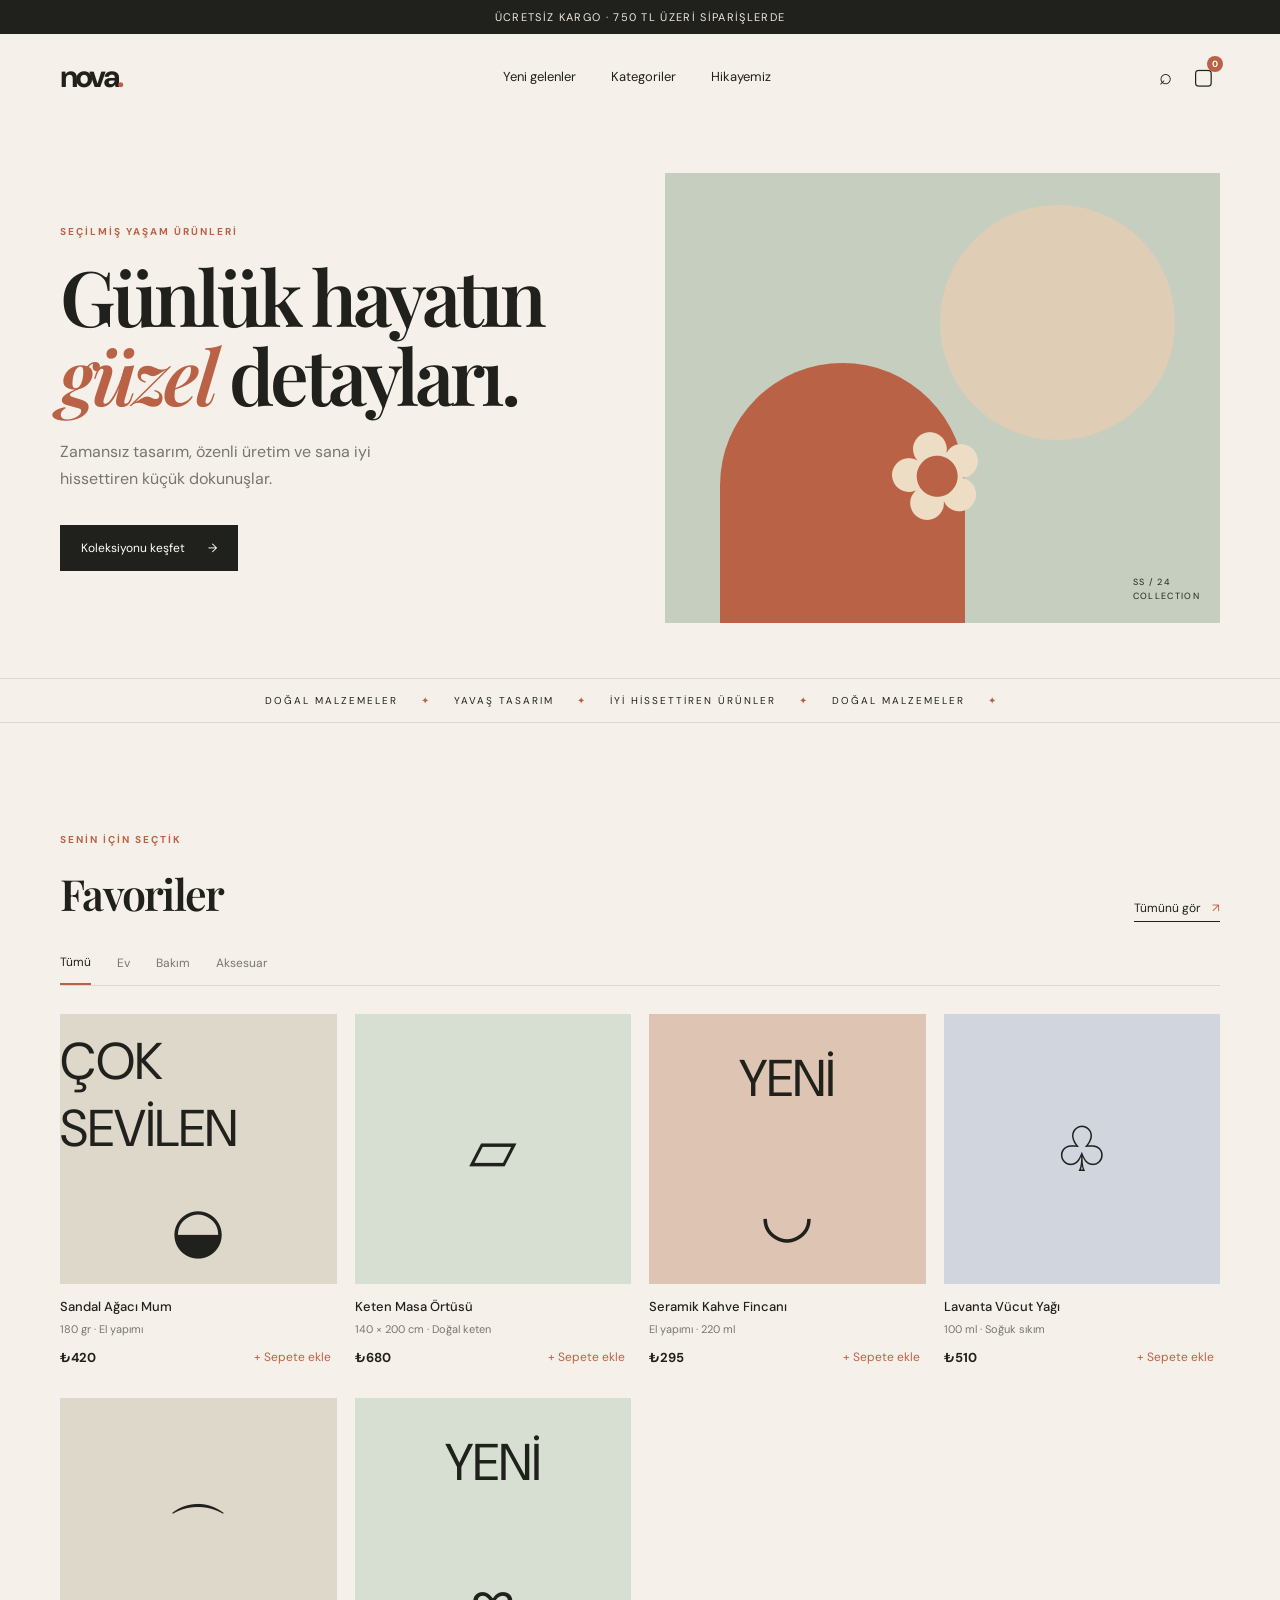
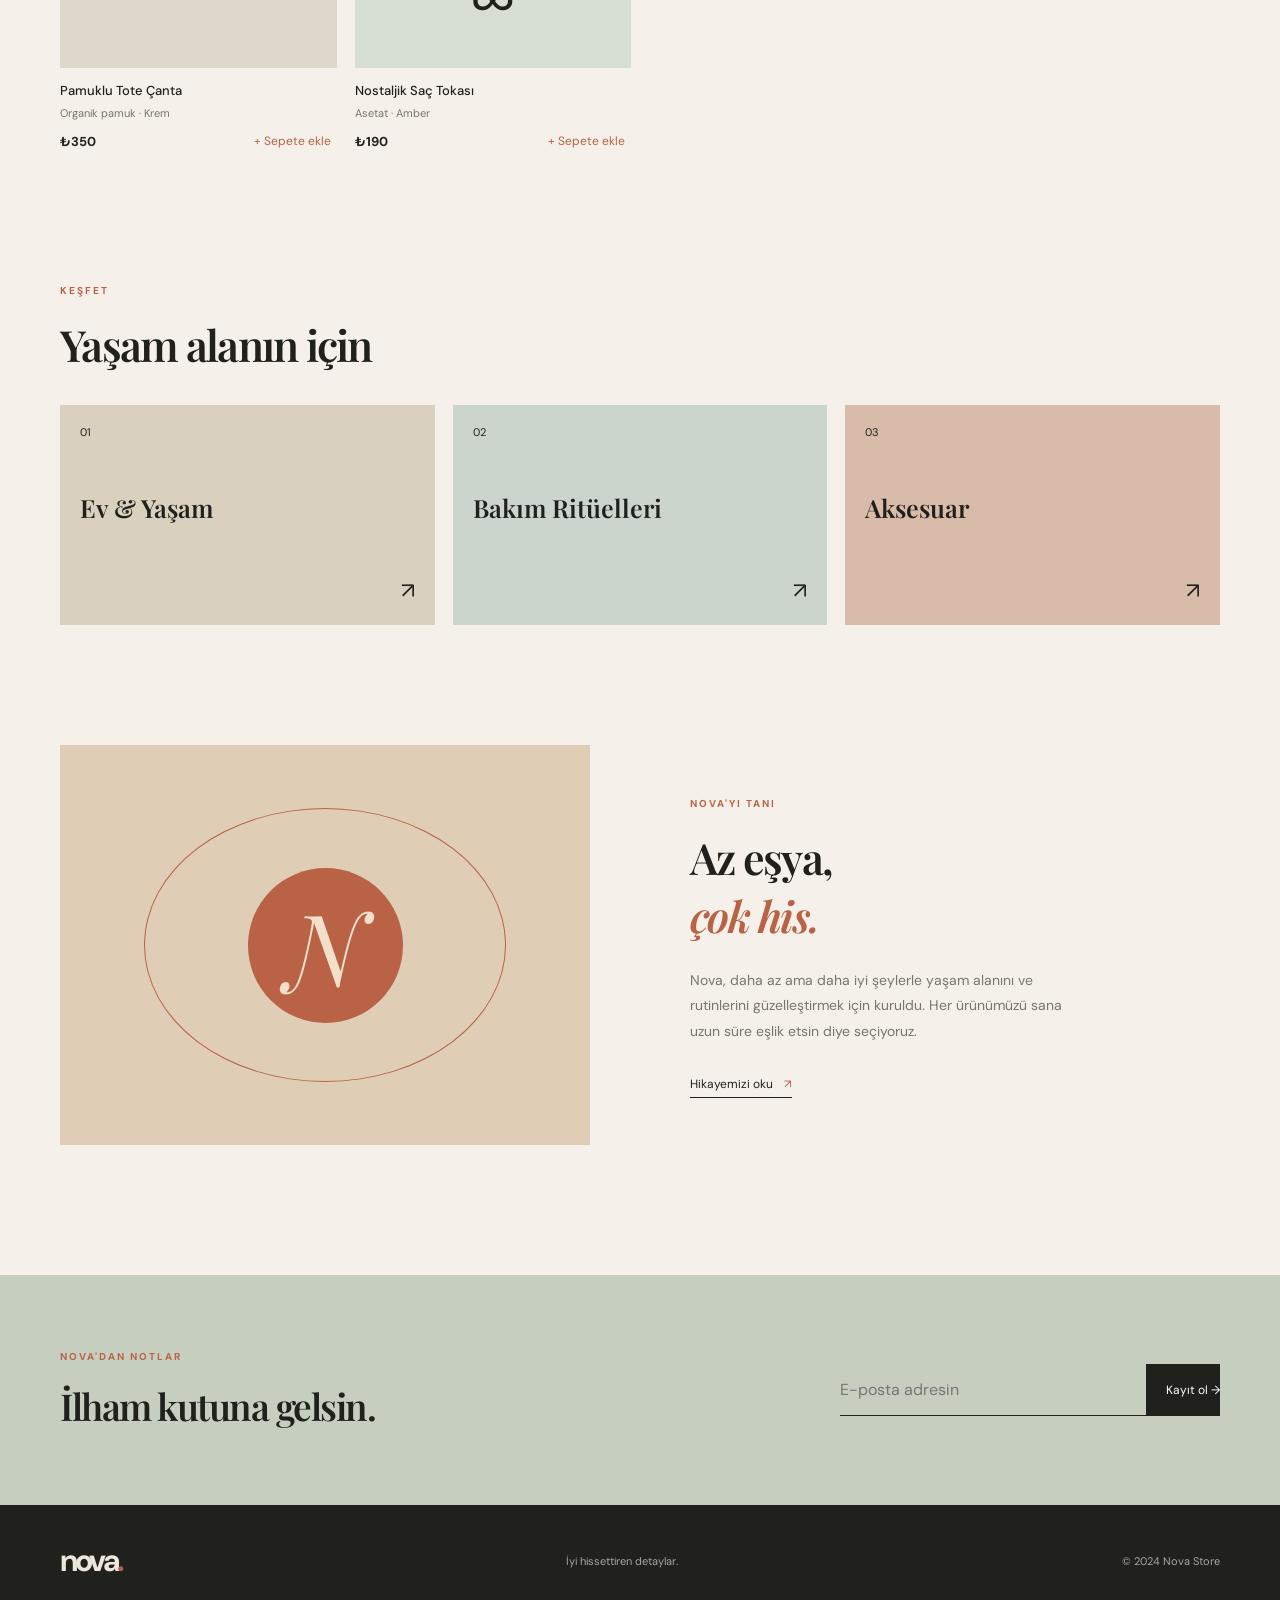
==== index.html @ c792d543 "Build responsive Nova Store e-commerce storefront with catalog and cart functionality." ====
<!doctype html>
<html lang="tr">
<head>
  <meta charset="UTF-8" />
  <meta name="viewport" content="width=device-width, initial-scale=1.0" />
  <meta name="description" content="Nova Store — modern ve seçkin yaşam ürünleri." />
  <title>Nova Store | Modern Yaşam</title>
  <link rel="preconnect" href="https://fonts.googleapis.com" />
  <link rel="preconnect" href="https://fonts.gstatic.com" crossorigin />
  <link href="https://fonts.googleapis.com/css2?family=DM+Sans:wght@400;500;600;700&family=Playfair+Display:wght@600;700&display=swap" rel="stylesheet" />
  <link rel="stylesheet" href="styles.css" />
</head>
<body>
  <header class="site-header">
    <div class="announcement">Ücretsiz kargo · 750 TL üzeri siparişlerde</div>
    <nav class="nav container" aria-label="Ana navigasyon">
      <a class="logo" href="#top" aria-label="Nova Store ana sayfa">nova<span>.</span></a>
      <div class="nav-links">
        <a href="#urunler">Yeni gelenler</a>
        <a href="#kategoriler">Kategoriler</a>
        <a href="#hikaye">Hikayemiz</a>
      </div>
      <div class="nav-actions">
        <button class="icon-button" id="searchToggle" aria-label="Arama"><span>⌕</span></button>
        <button class="icon-button cart-button" id="cartToggle" aria-label="Sepeti aç">▢<b id="cartCount">0</b></button>
        <button class="menu-button" id="menuToggle" aria-label="Menüyü aç">☰</button>
      </div>
    </nav>
    <div class="search-bar container" id="searchBar">
      <input id="searchInput" type="search" placeholder="Ürün ara..." aria-label="Ürün ara" />
    </div>
  </header>

  <main id="top">
    <section class="hero container">
      <div class="hero-copy">
        <p class="eyebrow">SEÇİLMİŞ YAŞAM ÜRÜNLERİ</p>
        <h1>Günlük hayatın<br /><em>güzel</em> detayları.</h1>
        <p class="hero-text">Zamansız tasarım, özenli üretim ve sana iyi hissettiren küçük dokunuşlar.</p>
        <a href="#urunler" class="button button-dark">Koleksiyonu keşfet <span>→</span></a>
      </div>
      <div class="hero-art">
        <div class="sun"></div><div class="arch"></div><div class="hero-product">✿</div>
        <span class="art-label">SS / 24<br />COLLECTION</span>
      </div>
    </section>

    <section class="ticker"><div>DOĞAL MALZEMELER <span>✦</span> YAVAŞ TASARIM <span>✦</span> İYİ HİSSETTİREN ÜRÜNLER <span>✦</span> DOĞAL MALZEMELER <span>✦</span></div></section>

    <section class="section container" id="urunler">
      <div class="section-heading"><div><p class="eyebrow">SENİN İÇİN SEÇTİK</p><h2>Favoriler</h2></div><a href="#urunler" class="text-link">Tümünü gör <span>↗</span></a></div>
      <div class="filters" role="group" aria-label="Ürün kategorileri">
        <button class="filter active" data-category="Tümü">Tümü</button><button class="filter" data-category="Ev">Ev</button><button class="filter" data-category="Bakım">Bakım</button><button class="filter" data-category="Aksesuar">Aksesuar</button>
      </div>
      <div class="product-grid" id="productGrid"></div>
    </section>

    <section class="category-section container" id="kategoriler">
      <div class="section-heading"><div><p class="eyebrow">KEŞFET</p><h2>Yaşam alanın için</h2></div></div>
      <div class="category-grid"><a class="category-card cat-home" href="#urunler"><span>01</span><strong>Ev & Yaşam</strong><i>↗</i></a><a class="category-card cat-care" href="#urunler"><span>02</span><strong>Bakım Ritüelleri</strong><i>↗</i></a><a class="category-card cat-accessory" href="#urunler"><span>03</span><strong>Aksesuar</strong><i>↗</i></a></div>
    </section>

    <section class="story container" id="hikaye"><div class="story-art"><div class="story-circle">N</div></div><div class="story-copy"><p class="eyebrow">NOVA'YI TANI</p><h2>Az eşya,<br /><em>çok his.</em></h2><p>Nova, daha az ama daha iyi şeylerle yaşam alanını ve rutinlerini güzelleştirmek için kuruldu. Her ürünümüzü sana uzun süre eşlik etsin diye seçiyoruz.</p><a class="text-link" href="#hikaye">Hikayemizi oku <span>↗</span></a></div></section>

    <section class="newsletter"><div class="container newsletter-inner"><div><p class="eyebrow">NOVA'DAN NOTLAR</p><h2>İlham kutuna gelsin.</h2></div><form id="newsletterForm"><label class="sr-only" for="email">E-posta adresin</label><input id="email" type="email" placeholder="E-posta adresin" required /><button class="button button-dark" type="submit">Kayıt ol →</button></form></div></section>
  </main>

  <aside class="cart-drawer" id="cartDrawer" aria-label="Alışveriş sepeti" aria-hidden="true"><div class="drawer-head"><h2>Sepetin</h2><button id="cartClose" aria-label="Sepeti kapat">×</button></div><div id="cartItems" class="cart-items"></div><div class="cart-footer"><div><span>Toplam</span><strong id="cartTotal">₺0</strong></div><button class="button button-dark checkout" id="checkout">Ödemeye geç →</button></div></aside><div class="overlay" id="overlay"></div>
  <footer class="footer"><div class="container footer-inner"><a class="logo" href="#top">nova<span>.</span></a><p>İyi hissettiren detaylar.</p><small>© 2024 Nova Store</small></div></footer>
  <script src="script.js"></script>
</body>
</html>
---- styles.css ----
:root{--cream:#f5f1ea;--ink:#20211d;--muted:#77766f;--line:#dcd8d0;--rust:#ba6245;--sage:#c6cec0;--sand:#dfcdb6;--serif:'Playfair Display',serif;--sans:'DM Sans',sans-serif}*{box-sizing:border-box}html{scroll-behavior:smooth}body{margin:0;background:var(--cream);color:var(--ink);font-family:var(--sans)}a{color:inherit;text-decoration:none}button,input{font:inherit}.container{width:min(1160px,calc(100% - 48px));margin:auto}.announcement{background:var(--ink);color:#eee9df;text-align:center;padding:10px;font-size:11px;letter-spacing:.12em;text-transform:uppercase}.nav{height:84px;display:flex;align-items:center;justify-content:space-between}.logo{font-size:31px;font-weight:700;letter-spacing:-.09em}.logo span{color:var(--rust)}.nav-links{display:flex;gap:35px;font-size:13px}.nav-links a:hover,.text-link:hover{color:var(--rust)}.nav-actions{display:flex;gap:9px}.icon-button,.menu-button{background:none;border:0;cursor:pointer;font-size:22px;padding:6px;color:var(--ink)}.cart-button{position:relative}.cart-button b{position:absolute;background:var(--rust);color:white;border-radius:99px;font-size:9px;min-width:16px;height:16px;top:0;right:-3px;display:grid;place-items:center}.menu-button{display:none}.search-bar{display:none;padding-bottom:16px}.search-bar.open{display:block}.search-bar input{width:100%;padding:13px 2px;background:transparent;border:0;border-bottom:1px solid var(--ink);outline:0}.hero{min-height:560px;display:grid;grid-template-columns:1fr 1fr;align-items:center;gap:50px}.eyebrow{font-size:10px;letter-spacing:.2em;font-weight:700;color:var(--rust);margin:0 0 18px}.hero h1{font:600 clamp(45px,6vw,78px)/1.02 var(--serif);letter-spacing:-.05em;margin:0 0 25px}.hero h1 em,h2 em{color:var(--rust);font-style:italic}.hero-text{color:var(--muted);line-height:1.7;max-width:360px;margin-bottom:32px}.button{display:inline-flex;border:0;padding:15px 21px;cursor:pointer;align-items:center;justify-content:center;gap:23px;font-size:12px}.button-dark{background:var(--ink);color:#fff}.button-dark:hover{background:var(--rust)}.hero-art{height:450px;background:var(--sage);position:relative;overflow:hidden}.sun{position:absolute;width:235px;height:235px;border-radius:50%;background:var(--sand);top:32px;right:45px}.arch{position:absolute;width:245px;height:330px;bottom:-70px;left:55px;border-radius:130px 130px 0 0;background:var(--rust)}.hero-product{position:absolute;z-index:1;font-size:120px;bottom:70px;left:40%;color:#edddc4;transform:rotate(-15deg)}.art-label{position:absolute;right:20px;bottom:20px;font-size:9px;letter-spacing:.15em;line-height:1.5}.ticker{border-top:1px solid var(--line);border-bottom:1px solid var(--line);overflow:hidden;white-space:nowrap;padding:15px 0;font-size:10px;letter-spacing:.2em}.ticker div{text-align:center}.ticker span{color:var(--rust);margin:0 18px}.section{padding:110px 0 120px}.section-heading{display:flex;align-items:end;justify-content:space-between;margin-bottom:32px}.section-heading h2,.story h2,.newsletter h2{font:600 43px var(--serif);letter-spacing:-.04em;margin:0}.text-link{font-size:12px;border-bottom:1px solid var(--ink);padding-bottom:5px}.text-link span{color:var(--rust);margin-left:8px}.filters{display:flex;gap:26px;border-bottom:1px solid var(--line);margin-bottom:28px}.filter{border:0;background:none;padding:0 0 13px;color:var(--muted);font-size:12px;cursor:pointer}.filter.active{color:var(--ink);border-bottom:2px solid var(--rust)}.product-grid{display:grid;grid-template-columns:repeat(4,1fr);gap:18px}.product-image{height:270px;position:relative;display:grid;place-items:center;font-size:62px;overflow:hidden}.product-image span{transition:transform .4s}.product-card:hover .product-image span{transform:scale(1.12) rotate(5deg)}.product-card:nth-child(4n+1) .product-image{background:#ded8ca}.product-card:nth-child(4n+2) .product-image{background:#d7dfd2}.product-card:nth-child(4n+3) .product-image{background:#dec4b2}.product-card:nth-child(4n) .product-image{background:#d1d6de}..badge{position:absolute;top:12px;left:12px;background:var(--ink);color:#fff;padding:6px 9px;font-size:9px}.product-info{padding:14px 0}.product-info h3{font-size:13px;font-weight:500;margin:0 0 7px}.product-info p{color:var(--muted);font-size:11px;margin:0 0 12px}.product-bottom{display:flex;justify-content:space-between;align-items:center}.price{font-size:13px;font-weight:700}.add-button{border:0;background:none;color:var(--rust);font-size:12px;cursor:pointer}.category-section{padding-bottom:120px}.category-grid{display:grid;grid-template-columns:repeat(3,1fr);gap:18px}.category-card{height:220px;padding:20px;display:flex;flex-direction:column;justify-content:space-between;color:var(--ink);transition:transform .3s}.category-card:hover{transform:translateY(-5px)}.category-card span{font-size:11px}.category-card strong{font:600 25px var(--serif)}.category-card i{font-style:normal;align-self:flex-end;font-size:22px}.cat-home{background:#d9d0bd}.cat-care{background:#cbd5cc}.cat-accessory{background:#d9bbaa}.story{display:grid;grid-template-columns:1fr 1fr;gap:100px;align-items:center;padding-bottom:130px}.story-art{height:400px;background:var(--sand);display:grid;place-items:center;position:relative}.story-art:after{content:'';position:absolute;width:68%;height:68%;border:1px solid var(--rust);border-radius:50%}.story-circle{width:155px;height:155px;border-radius:50%;background:var(--rust);color:#f4dfca;display:grid;place-items:center;font:italic 100px var(--serif);z-index:1}.story-copy p:not(.eyebrow){color:var(--muted);font-size:14px;line-height:1.8;max-width:380px;margin:24px 0 28px}.newsletter{background:var(--sage);padding:75px 0}.newsletter-inner{display:flex;justify-content:space-between;align-items:center;gap:40px}.newsletter h2{font-size:37px}.newsletter form{display:flex;border-bottom:1px solid var(--ink);min-width:380px}.newsletter input{background:transparent;border:0;outline:0;padding:15px 0;flex:1}.newsletter .button{padding:15px 0 15px 20px}.footer{background:var(--ink);color:#ece6dc;padding:35px 0}.footer-inner{display:flex;align-items:center;justify-content:space-between}.footer p,.footer small{font-size:11px;color:#aaa79e}.cart-drawer{position:fixed;z-index:10;right:0;top:0;width:min(400px,100%);height:100vh;background:var(--cream);padding:28px;transform:translateX(100%);transition:transform .3s;display:flex;flex-direction:column}.cart-drawer.open{transform:translateX(0)}.drawer-head{display:flex;justify-content:space-between;align-items:center;border-bottom:1px solid var(--line);padding-bottom:20px}.drawer-head h2{font:600 28px var(--serif);margin:0}.drawer-head button{border:0;background:none;font-size:28px;cursor:pointer}.overlay{position:fixed;inset:0;background:#15150e99;z-index:9;display:none}.overlay.open{display:block}.cart-items{flex:1;overflow:auto;padding-top:18px}.empty-cart{text-align:center;color:var(--muted);padding-top:50px;font-size:13px}.cart-row{display:flex;gap:13px;border-bottom:1px solid var(--line);padding:14px 0}.cart-row .mini-image{width:64px;height:64px;display:grid;place-items:center;font-size:28px;background:#ddd2bf}.cart-row h4{font-size:12px;margin:2px 0 7px}.cart-row p{font-size:11px;margin:0;color:var(--muted)}.remove{margin-left:auto;border:0;background:none;color:var(--rust);cursor:pointer}.cart-footer{border-top:1px solid var(--line);padding-top:22px}.cart-footer>div{display:flex;justify-content:space-between;margin-bottom:18px;font-size:13px}.checkout{width:100%}.sr-only{position:absolute;width:1px;height:1px;overflow:hidden;clip:rect(0,0,0,0)}
@media(max-width:760px){.container{width:min(100% - 32px,560px)}.nav{height:70px}.nav-links{display:none;position:absolute;top:114px;left:16px;right:16px;background:var(--cream);padding:20px;z-index:4;box-shadow:0 8px 20px #0001;flex-direction:column;gap:18px}.nav-links.open{display:flex}.menu-button{display:block}.hero{grid-template-columns:1fr;padding:55px 0 70px;min-height:auto;gap:35px}.hero-art{height:340px}.hero-product{font-size:92px}.section{padding:75px 0}.section-heading h2{font-size:35px}.product-grid{grid-template-columns:repeat(2,1fr);gap:15px}.product-image{height:190px;font-size:48px}.category-grid{grid-template-columns:1fr;gap:12px}.category-card{height:145px}.story{grid-template-columns:1fr;gap:45px;padding-bottom:80px}.story-art{height:300px}.newsletter-inner{display:block}.newsletter form{min-width:0;margin-top:28px}.footer-inner{flex-wrap:wrap;gap:15px}.footer-inner p{order:3;width:100%}}
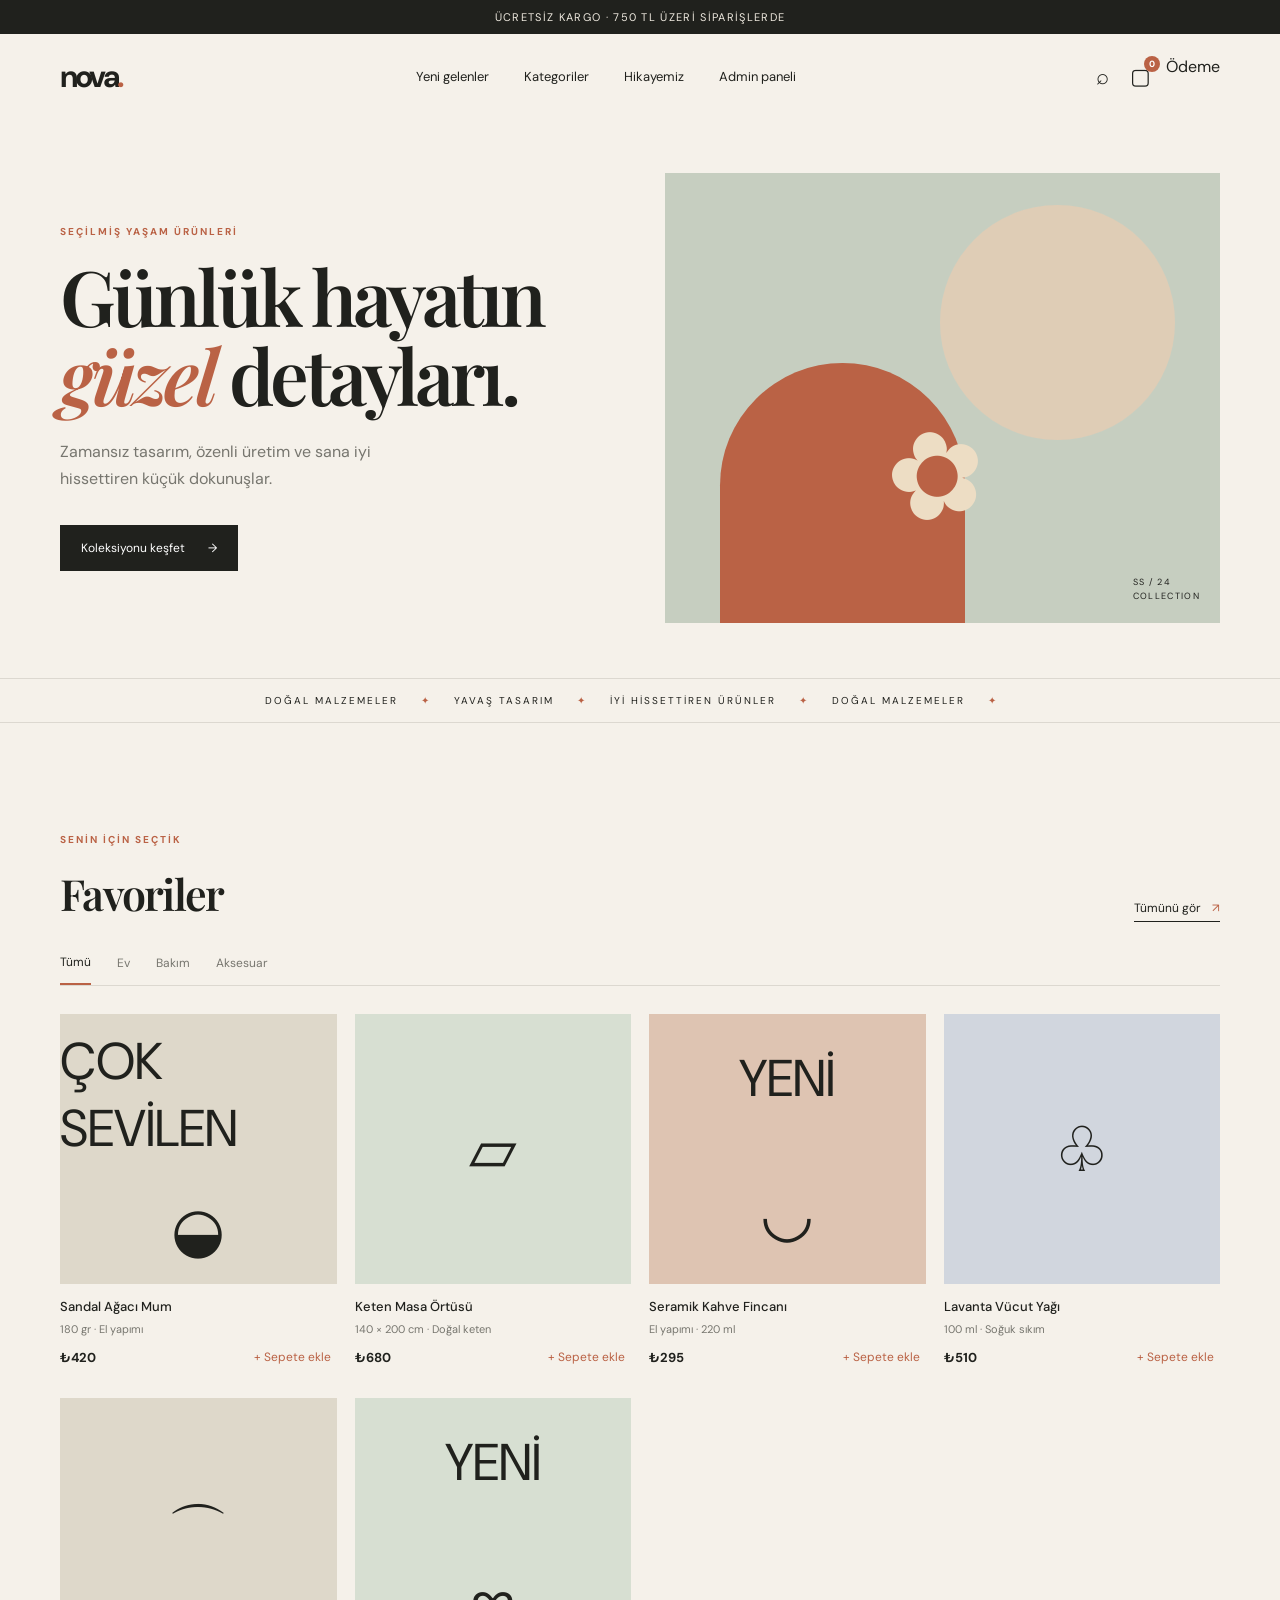
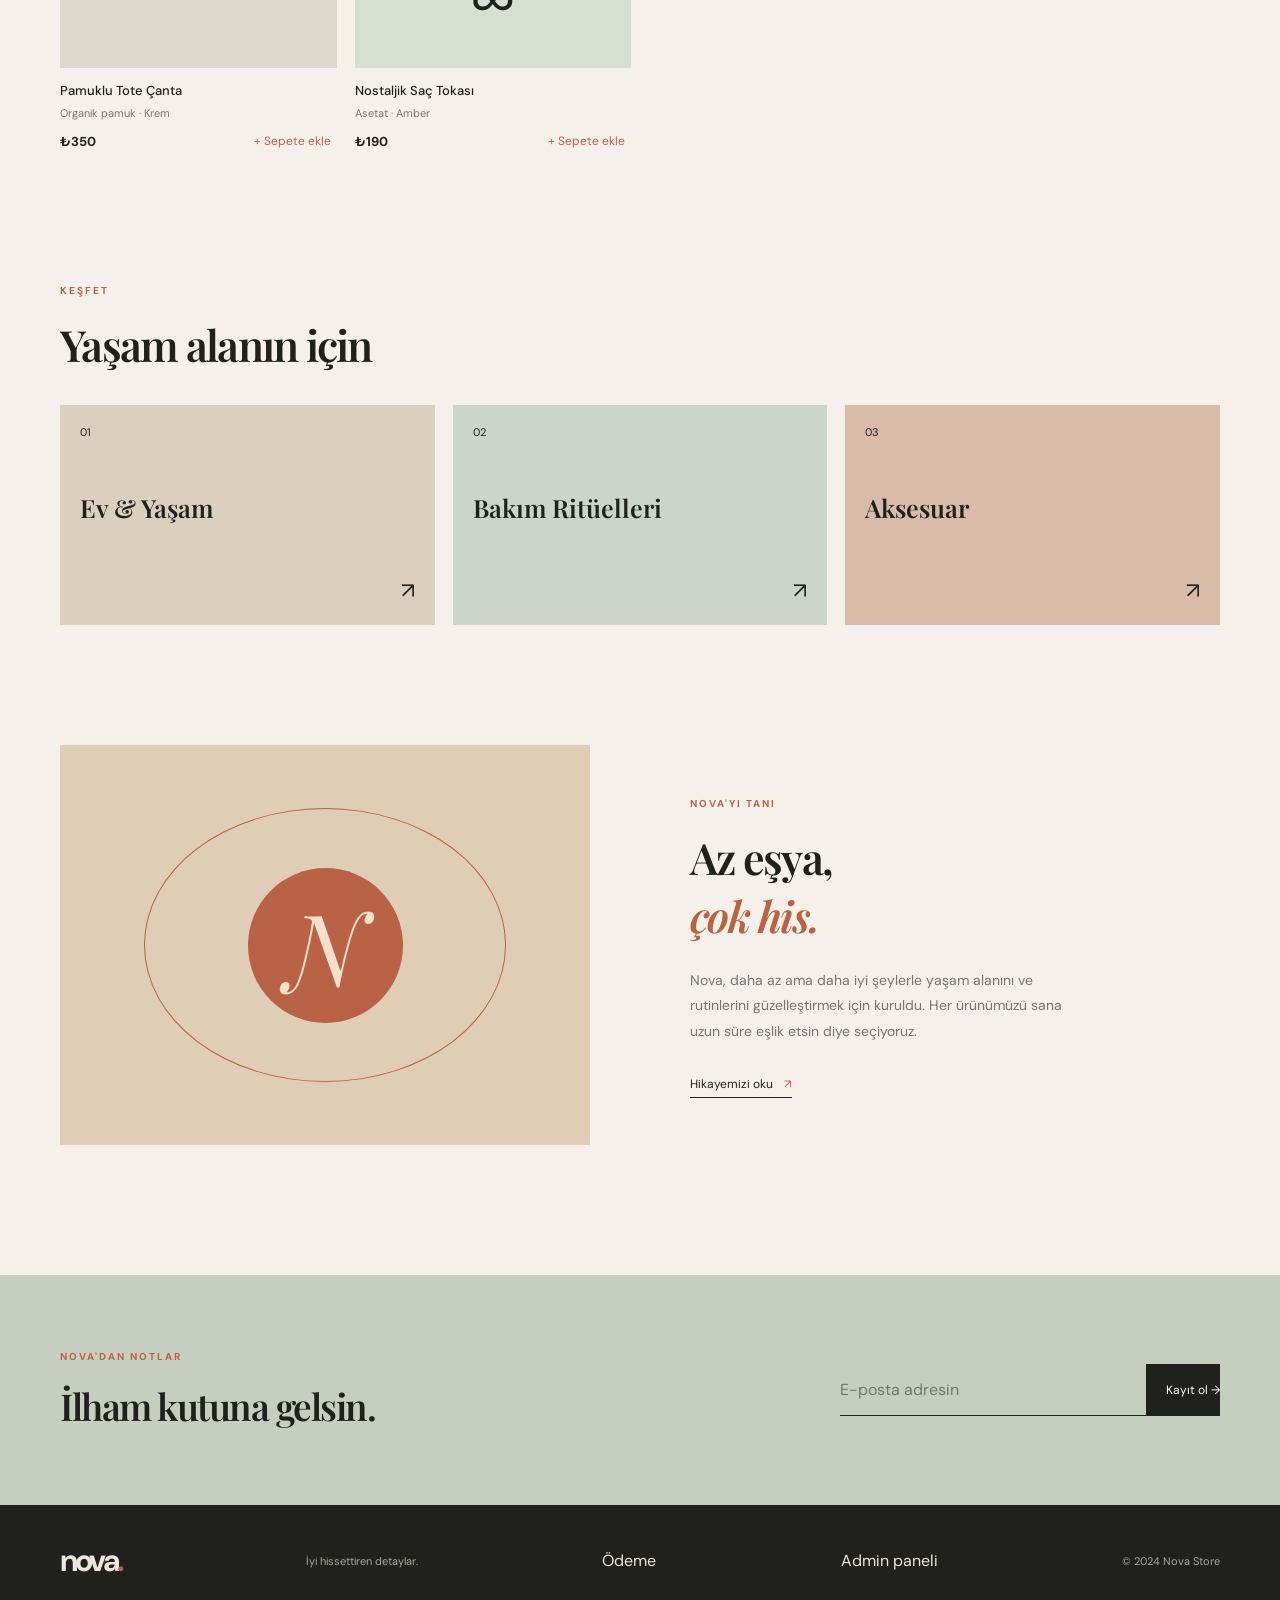
==== commit 89534306: "Integrate storefront navigation with admin and checkout pages" ====
--- a/index.html
+++ b/index.html
@@ -6,7 +6,7 @@
   <meta name="description" content="Nova Store — modern ve seçkin yaşam ürünleri." />
   <title>Nova Store | Modern Yaşam</title>
   <link rel="preconnect" href="https://fonts.googleapis.com" />
-  <link rel="preconnect" href="https://fonts.gstatic.com" crossorigin />
+  <link rel="preconnect" href="https://fonts.googleapis.com" crossorigin />
   <link href="https://fonts.googleapis.com/css2?family=DM+Sans:wght@400;500;600;700&family=Playfair+Display:wght@600;700&display=swap" rel="stylesheet" />
   <link rel="stylesheet" href="styles.css" />
 </head>
@@ -14,15 +14,17 @@
   <header class="site-header">
     <div class="announcement">Ücretsiz kargo · 750 TL üzeri siparişlerde</div>
     <nav class="nav container" aria-label="Ana navigasyon">
-      <a class="logo" href="#top" aria-label="Nova Store ana sayfa">nova<span>.</span></a>
+      <a class="logo" href="index.html" aria-label="Nova Store ana sayfa">nova<span>.</span></a>
       <div class="nav-links">
-        <a href="#urunler">Yeni gelenler</a>
-        <a href="#kategoriler">Kategoriler</a>
-        <a href="#hikaye">Hikayemiz</a>
+        <a href="index.html#urunler">Yeni gelenler</a>
+        <a href="index.html#kategoriler">Kategoriler</a>
+        <a href="index.html#hikaye">Hikayemiz</a>
+        <a href="admin.html">Admin paneli</a>
       </div>
       <div class="nav-actions">
         <button class="icon-button" id="searchToggle" aria-label="Arama"><span>⌕</span></button>
         <button class="icon-button cart-button" id="cartToggle" aria-label="Sepeti aç">▢<b id="cartCount">0</b></button>
+        <a class="checkout-link" href="checkout.html">Ödeme</a>
         <button class="menu-button" id="menuToggle" aria-label="Menüyü aç">☰</button>
       </div>
     </nav>
@@ -39,34 +41,20 @@
         <p class="hero-text">Zamansız tasarım, özenli üretim ve sana iyi hissettiren küçük dokunuşlar.</p>
         <a href="#urunler" class="button button-dark">Koleksiyonu keşfet <span>→</span></a>
       </div>
-      <div class="hero-art">
-        <div class="sun"></div><div class="arch"></div><div class="hero-product">✿</div>
-        <span class="art-label">SS / 24<br />COLLECTION</span>
-      </div>
+      <div class="hero-art"><div class="sun"></div><div class="arch"></div><div class="hero-product">✿</div><span class="art-label">SS / 24<br />COLLECTION</span></div>
     </section>
-
     <section class="ticker"><div>DOĞAL MALZEMELER <span>✦</span> YAVAŞ TASARIM <span>✦</span> İYİ HİSSETTİREN ÜRÜNLER <span>✦</span> DOĞAL MALZEMELER <span>✦</span></div></section>
-
     <section class="section container" id="urunler">
       <div class="section-heading"><div><p class="eyebrow">SENİN İÇİN SEÇTİK</p><h2>Favoriler</h2></div><a href="#urunler" class="text-link">Tümünü gör <span>↗</span></a></div>
-      <div class="filters" role="group" aria-label="Ürün kategorileri">
-        <button class="filter active" data-category="Tümü">Tümü</button><button class="filter" data-category="Ev">Ev</button><button class="filter" data-category="Bakım">Bakım</button><button class="filter" data-category="Aksesuar">Aksesuar</button>
-      </div>
+      <div class="filters" role="group" aria-label="Ürün kategorileri"><button class="filter active" data-category="Tümü">Tümü</button><button class="filter" data-category="Ev">Ev</button><button class="filter" data-category="Bakım">Bakım</button><button class="filter" data-category="Aksesuar">Aksesuar</button></div>
       <div class="product-grid" id="productGrid"></div>
     </section>
-
-    <section class="category-section container" id="kategoriler">
-      <div class="section-heading"><div><p class="eyebrow">KEŞFET</p><h2>Yaşam alanın için</h2></div></div>
-      <div class="category-grid"><a class="category-card cat-home" href="#urunler"><span>01</span><strong>Ev & Yaşam</strong><i>↗</i></a><a class="category-card cat-care" href="#urunler"><span>02</span><strong>Bakım Ritüelleri</strong><i>↗</i></a><a class="category-card cat-accessory" href="#urunler"><span>03</span><strong>Aksesuar</strong><i>↗</i></a></div>
-    </section>
-
+    <section class="category-section container" id="kategoriler"><div class="section-heading"><div><p class="eyebrow">KEŞFET</p><h2>Yaşam alanın için</h2></div></div><div class="category-grid"><a class="category-card cat-home" href="#urunler"><span>01</span><strong>Ev & Yaşam</strong><i>↗</i></a><a class="category-card cat-care" href="#urunler"><span>02</span><strong>Bakım Ritüelleri</strong><i>↗</i></a><a class="category-card cat-accessory" href="#urunler"><span>03</span><strong>Aksesuar</strong><i>↗</i></a></div></section>
     <section class="story container" id="hikaye"><div class="story-art"><div class="story-circle">N</div></div><div class="story-copy"><p class="eyebrow">NOVA'YI TANI</p><h2>Az eşya,<br /><em>çok his.</em></h2><p>Nova, daha az ama daha iyi şeylerle yaşam alanını ve rutinlerini güzelleştirmek için kuruldu. Her ürünümüzü sana uzun süre eşlik etsin diye seçiyoruz.</p><a class="text-link" href="#hikaye">Hikayemizi oku <span>↗</span></a></div></section>
-
     <section class="newsletter"><div class="container newsletter-inner"><div><p class="eyebrow">NOVA'DAN NOTLAR</p><h2>İlham kutuna gelsin.</h2></div><form id="newsletterForm"><label class="sr-only" for="email">E-posta adresin</label><input id="email" type="email" placeholder="E-posta adresin" required /><button class="button button-dark" type="submit">Kayıt ol →</button></form></div></section>
   </main>
-
   <aside class="cart-drawer" id="cartDrawer" aria-label="Alışveriş sepeti" aria-hidden="true"><div class="drawer-head"><h2>Sepetin</h2><button id="cartClose" aria-label="Sepeti kapat">×</button></div><div id="cartItems" class="cart-items"></div><div class="cart-footer"><div><span>Toplam</span><strong id="cartTotal">₺0</strong></div><button class="button button-dark checkout" id="checkout">Ödemeye geç →</button></div></aside><div class="overlay" id="overlay"></div>
-  <footer class="footer"><div class="container footer-inner"><a class="logo" href="#top">nova<span>.</span></a><p>İyi hissettiren detaylar.</p><small>© 2024 Nova Store</small></div></footer>
+  <footer class="footer"><div class="container footer-inner"><a class="logo" href="index.html">nova<span>.</span></a><p>İyi hissettiren detaylar.</p><a href="checkout.html">Ödeme</a><a href="admin.html">Admin paneli</a><small>© 2024 Nova Store</small></div></footer>
   <script src="script.js"></script>
 </body>
 </html>
